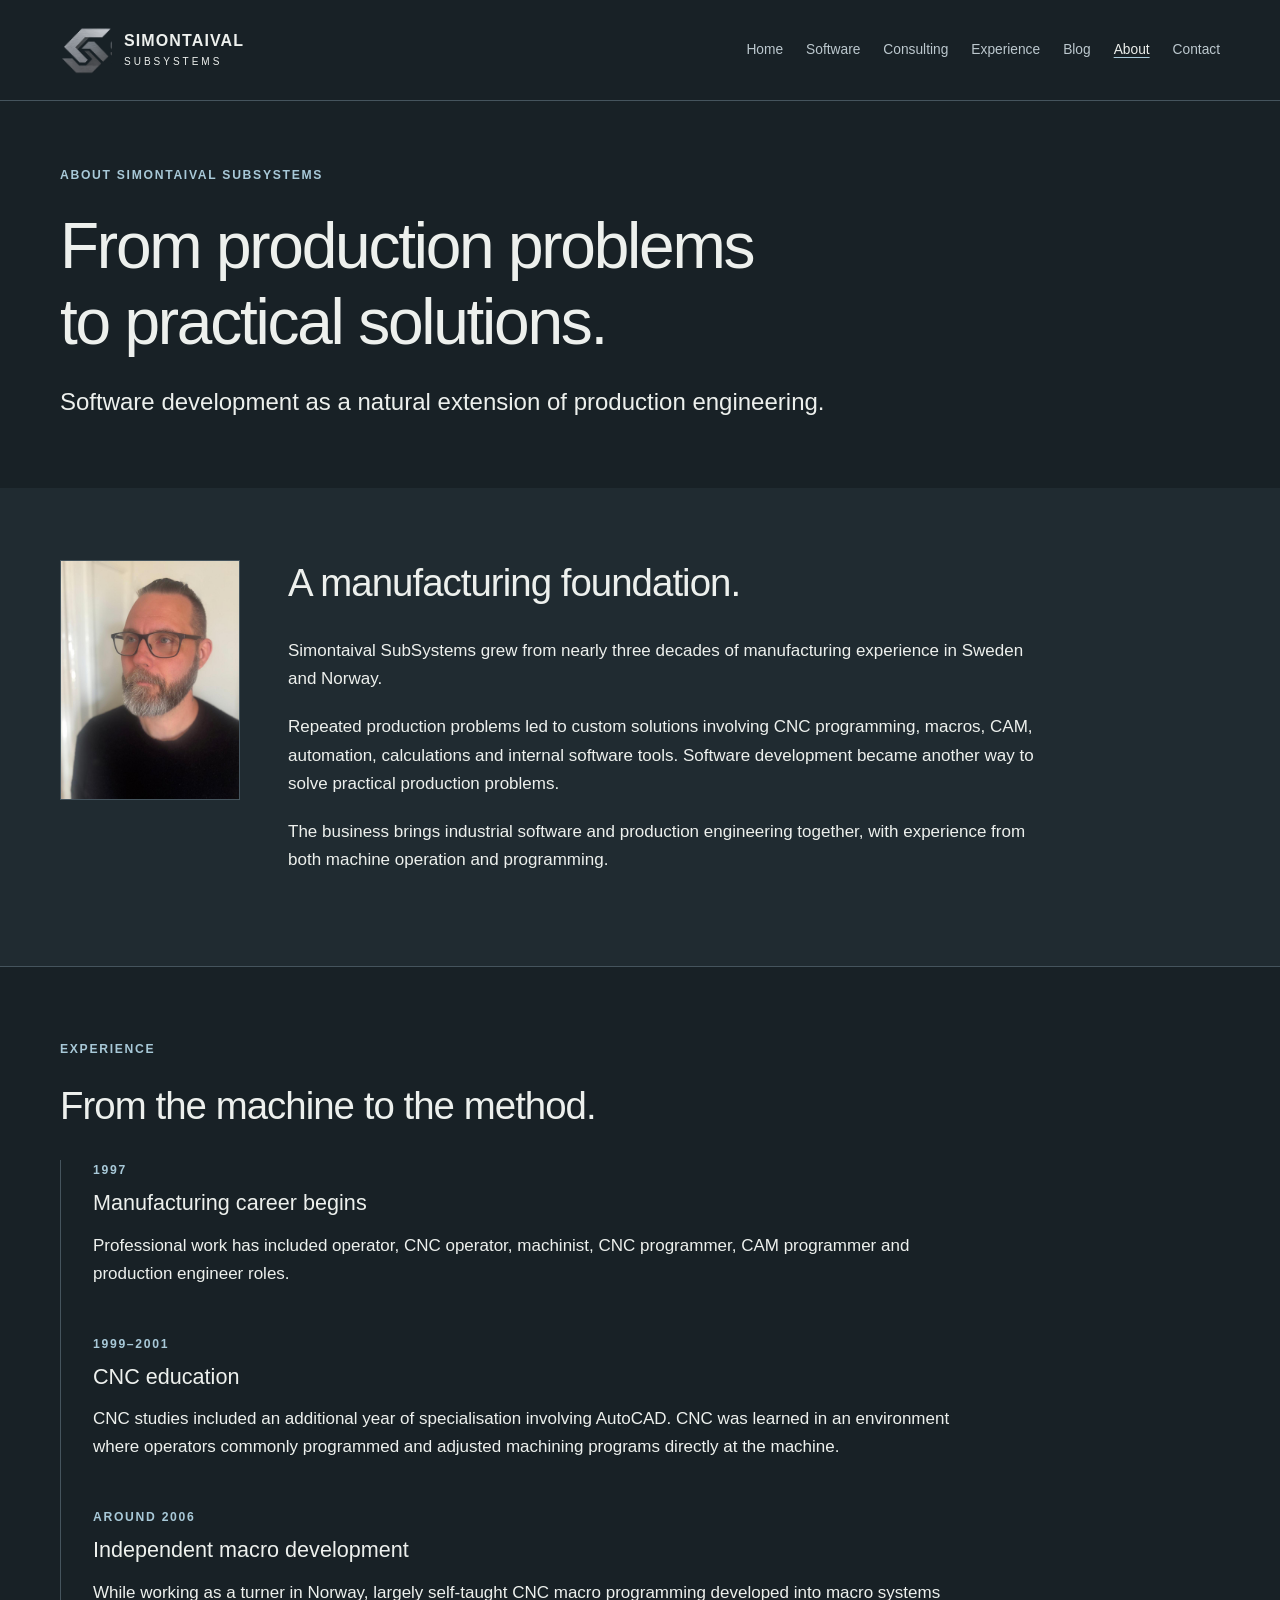
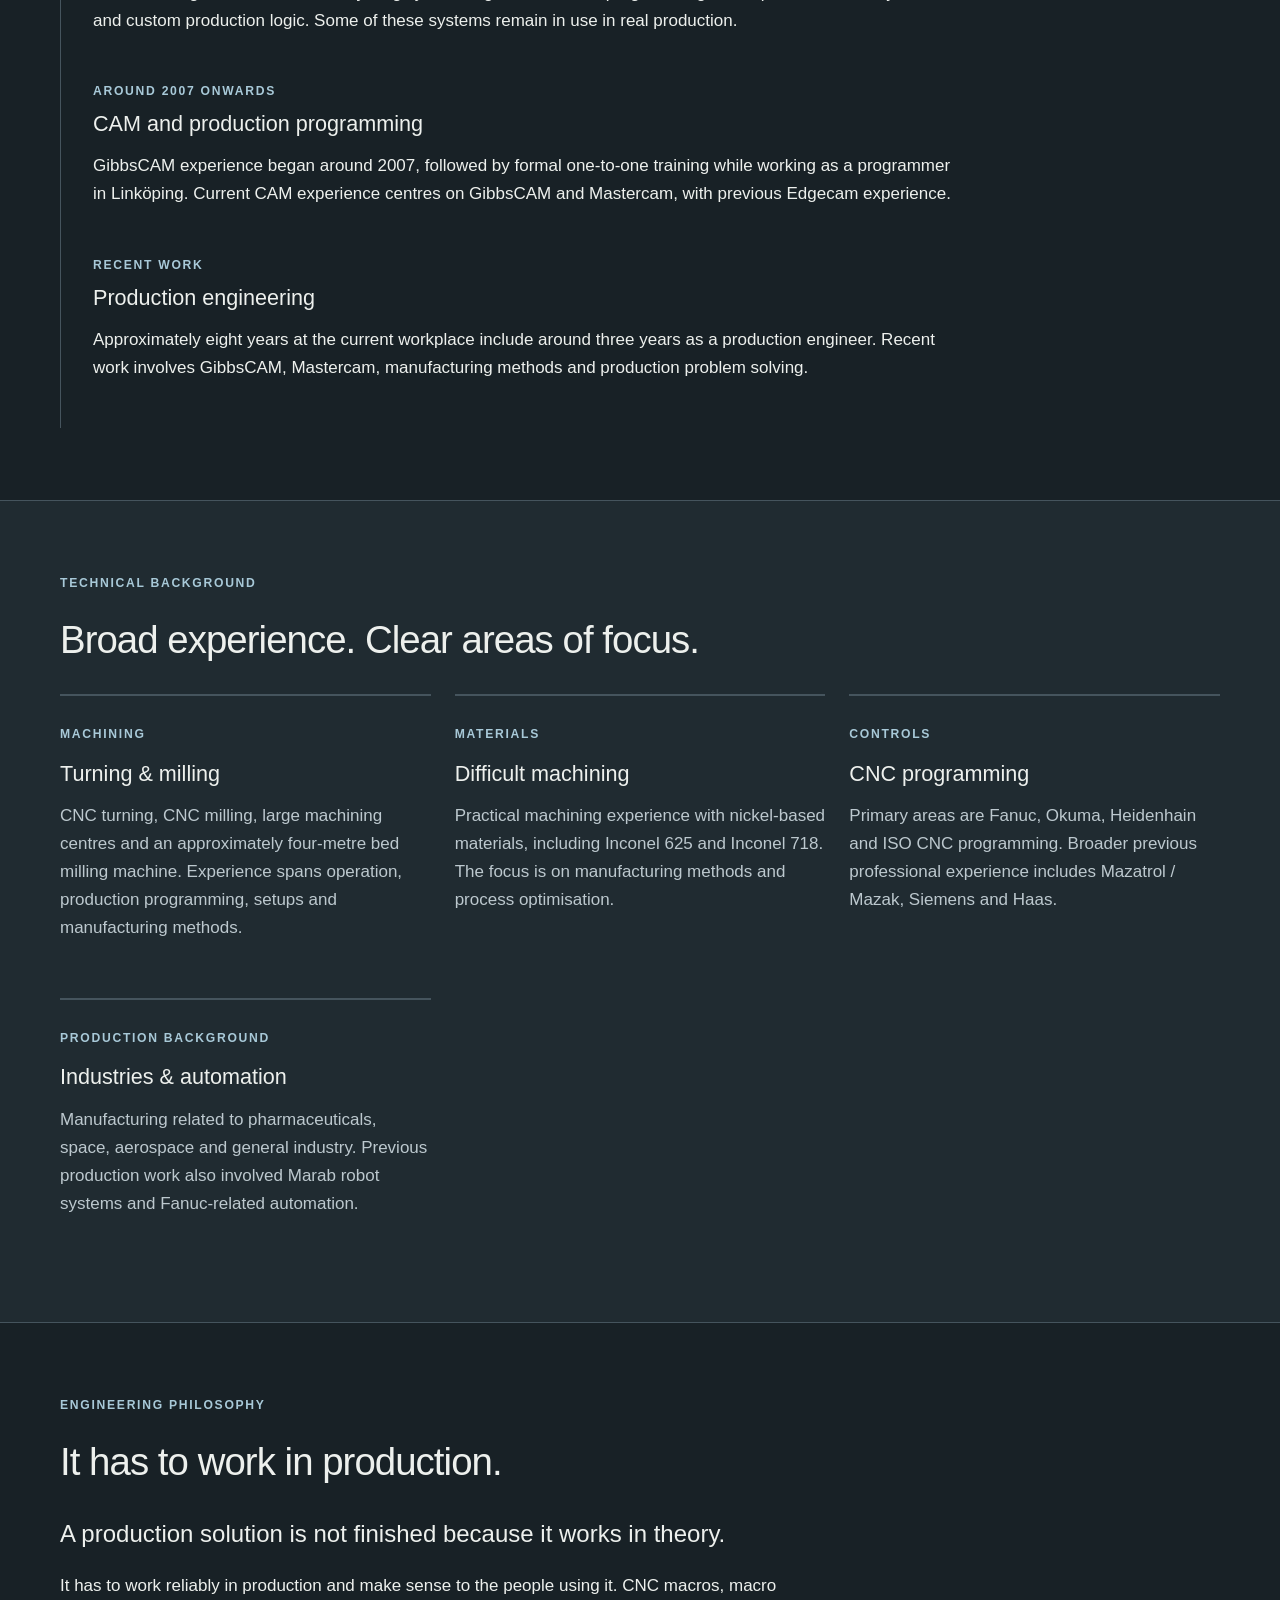
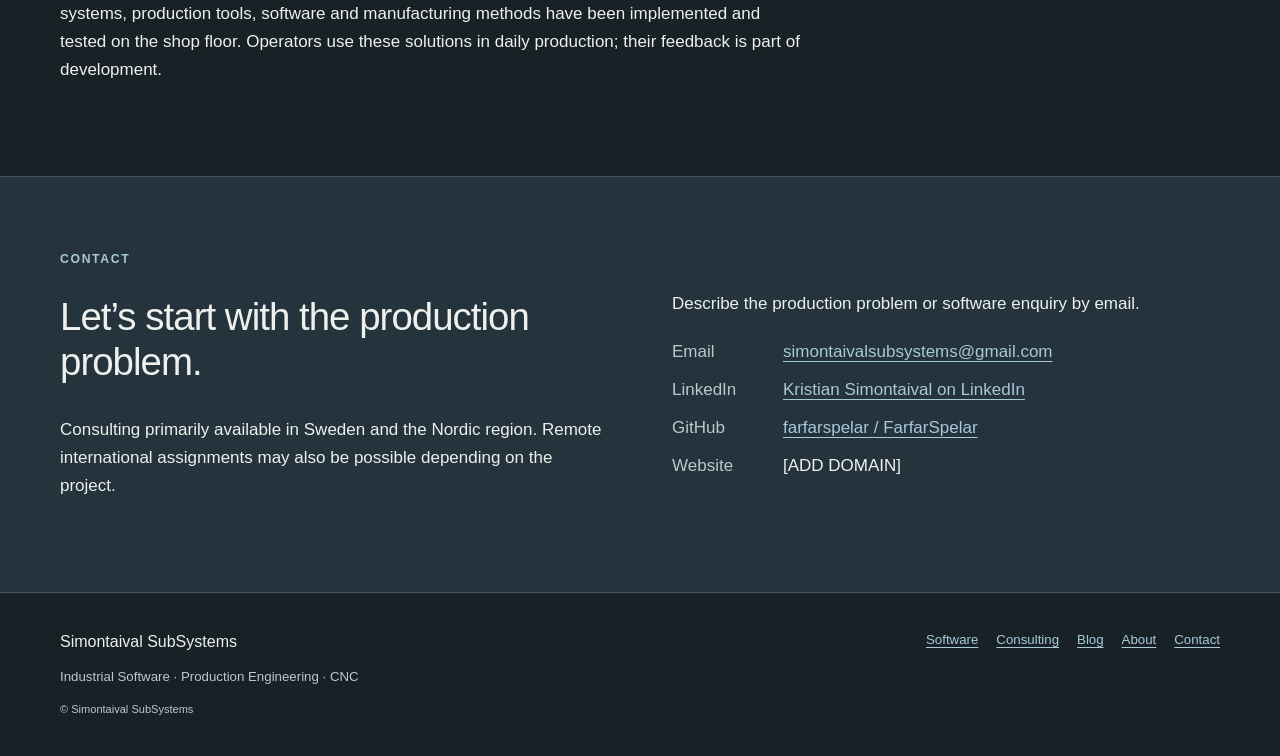
==== about.html @ daec6525 "Upload complete unchanged Simontaival SubSystems static website" ====
<!DOCTYPE html>
<html lang="en">
 <head>
  <meta charset="utf-8"/>
  <meta content="width=device-width, initial-scale=1" name="viewport"/>
  <title>
   About &amp; Manufacturing Experience | Simontaival SubSystems
  </title>
  <meta content="Manufacturing experience since 1997, from CNC turning and milling to macro development, CAM and production engineering." name="description"/>
  <meta content="About &amp; Manufacturing Experience | Simontaival SubSystems" property="og:title"/>
  <meta content="Manufacturing experience since 1997, from CNC turning and milling to macro development, CAM and production engineering." property="og:description"/>
  <meta content="website" property="og:type"/>
  <meta content="Simontaival SubSystems" property="og:site_name"/>
  <meta content="Images/Background.png" property="og:image"/>
  <meta content="#182126" name="theme-color"/>
  <link href="favicon.svg" rel="icon" type="image/svg+xml"/>
  <link href="css/style.css" rel="stylesheet"/>
  <script defer="" src="js/main.js">
  </script>
 </head>
 <body>
  <a class="skip-link" href="#main">
   Skip to content
  </a>
  <header class="site-header">
   <div class="container header-inner">
    <a aria-label="Simontaival SubSystems home" class="brand" href="index.html">
     <span class="brand-emblem">
      <img alt="" height="724" src="Images/Logo1.png" width="2172"/>
     </span>
     <span>
      SIMONTAIVAL
      <small>
       SUBSYSTEMS
      </small>
     </span>
    </a>
    <button aria-controls="site-nav" aria-expanded="false" class="menu-toggle" hidden="" type="button">
     Menu
     <span aria-hidden="true">
      +
     </span>
    </button>
    <nav aria-label="Main navigation" class="site-nav" id="site-nav">
     <a href="index.html">
      Home
     </a>
     <a href="software.html">
      Software
     </a>
     <a href="consulting.html">
      Consulting
     </a>
     <a href="about.html#experience">
      Experience
     </a>
     <a href="blog.html">
      Blog
     </a>
     <a aria-current="page" href="about.html">
      About
     </a>
     <a href="index.html#contact">
      Contact
     </a>
    </nav>
   </div>
  </header>
  <main id="main">
   <section class="page-intro container">
    <p class="eyebrow">
     About Simontaival SubSystems
    </p>
    <h1>
     From production problems
     <br/>
     to practical solutions.
    </h1>
    <p class="lead">
     Software development as a natural extension of production engineering.
    </p>
   </section>
   <section class="section surface">
    <div class="container founder">
     <img alt="Portrait of the founder of Simontaival SubSystems" class="portrait" height="1280" loading="lazy" src="Images/Profile.jpg" width="960"/>
     <div>
      <h2>
       A manufacturing foundation.
      </h2>
      <p>
       Simontaival SubSystems grew from nearly three decades of manufacturing experience in Sweden and Norway.
      </p>
      <p>
       Repeated production problems led to custom solutions involving CNC programming, macros, CAM, automation, calculations and internal software tools. Software development became another way to solve practical production problems.
      </p>
      <p>
       The business brings industrial software and production engineering together, with experience from both machine operation and programming.
      </p>
     </div>
    </div>
   </section>
   <section class="section" id="experience">
    <div class="container">
     <p class="eyebrow">
      Experience
     </p>
     <h2>
      From the machine to the method.
     </h2>
     <div class="timeline">
      <div>
       <p class="eyebrow">
        1997
       </p>
       <h3>
        Manufacturing career begins
       </h3>
       <p>
        Professional work has included operator, CNC operator, machinist, CNC programmer, CAM programmer and production engineer roles.
       </p>
      </div>
      <div>
       <p class="eyebrow">
        1999–2001
       </p>
       <h3>
        CNC education
       </h3>
       <p>
        CNC studies included an additional year of specialisation involving AutoCAD. CNC was learned in an environment where operators commonly programmed and adjusted machining programs directly at the machine.
       </p>
      </div>
      <div>
       <p class="eyebrow">
        Around 2006
       </p>
       <h3>
        Independent macro development
       </h3>
       <p>
        While working as a turner in Norway, largely self-taught CNC macro programming developed into macro systems and custom production logic. Some of these systems remain in use in real production.
       </p>
      </div>
      <div>
       <p class="eyebrow">
        Around 2007 onwards
       </p>
       <h3>
        CAM and production programming
       </h3>
       <p>
        GibbsCAM experience began around 2007, followed by formal one-to-one training while working as a programmer in Linköping. Current CAM experience centres on GibbsCAM and Mastercam, with previous Edgecam experience.
       </p>
      </div>
      <div>
       <p class="eyebrow">
        Recent work
       </p>
       <h3>
        Production engineering
       </h3>
       <p>
        Approximately eight years at the current workplace include around three years as a production engineer. Recent work involves GibbsCAM, Mastercam, manufacturing methods and production problem solving.
       </p>
      </div>
     </div>
    </div>
   </section>
   <section class="section surface">
    <div class="container">
     <p class="eyebrow">
      Technical background
     </p>
     <h2>
      Broad experience. Clear areas of focus.
     </h2>
     <div class="grid">
      <article class="card">
       <p class="eyebrow">
        Machining
       </p>
       <h3>
        Turning &amp; milling
       </h3>
       <p>
        CNC turning, CNC milling, large machining centres and an approximately four-metre bed milling machine. Experience spans operation, production programming, setups and manufacturing methods.
       </p>
      </article>
      <article class="card">
       <p class="eyebrow">
        Materials
       </p>
       <h3>
        Difficult machining
       </h3>
       <p>
        Practical machining experience with nickel-based materials, including Inconel 625 and Inconel 718. The focus is on manufacturing methods and process optimisation.
       </p>
      </article>
      <article class="card">
       <p class="eyebrow">
        Controls
       </p>
       <h3>
        CNC programming
       </h3>
       <p>
        Primary areas are Fanuc, Okuma, Heidenhain and ISO CNC programming. Broader previous professional experience includes Mazatrol / Mazak, Siemens and Haas.
       </p>
      </article>
      <article class="card">
       <p class="eyebrow">
        Production background
       </p>
       <h3>
        Industries &amp; automation
       </h3>
       <p>
        Manufacturing related to pharmaceuticals, space, aerospace and general industry. Previous production work also involved Marab robot systems and Fanuc-related automation.
       </p>
      </article>
     </div>
    </div>
   </section>
   <section class="section">
    <div class="container">
     <p class="eyebrow">
      Engineering philosophy
     </p>
     <h2>
      It has to work in production.
     </h2>
     <p class="lead">
      A production solution is not finished because it works in theory.
     </p>
     <p class="measure">
      It has to work reliably in production and make sense to the people using it. CNC macros, macro systems, production tools, software and manufacturing methods have been implemented and tested on the shop floor. Operators use these solutions in daily production; their feedback is part of development.
     </p>
    </div>
   </section>
   <section class="section contact" id="contact">
    <div class="container split">
     <div>
      <p class="eyebrow">
       Contact
      </p>
      <h2>
       Let’s start with the production problem.
      </h2>
      <p>
       Consulting primarily available in Sweden and the Nordic region. Remote international assignments may also be possible depending on the project.
      </p>
     </div>
     <div class="contact-details">
      <p>
       Describe the production problem or software enquiry by email.
      </p>
      <dl>
       <dt>
        Email
       </dt>
       <dd>
        <a href="mailto:simontaivalsubsystems@gmail.com">
         simontaivalsubsystems@gmail.com
        </a>
       </dd>
       <dt>
        LinkedIn
       </dt>
       <dd>
        <a href="https://www.linkedin.com/in/kristian-simontaival-87595b408">
         Kristian Simontaival on LinkedIn
        </a>
       </dd>
       <dt>
        GitHub
       </dt>
       <dd>
        <a href="https://github.com/farfarspelar/FarfarSpelar">
         farfarspelar / FarfarSpelar
        </a>
       </dd>
       <dt>
        Website
       </dt>
       <dd>
        [ADD DOMAIN]
       </dd>
      </dl>
     </div>
    </div>
   </section>
  </main>
  <footer class="site-footer">
   <div class="container footer-inner">
    <div>
     <p class="footer-name">
      Simontaival SubSystems
     </p>
     <p>
      Industrial Software · Production Engineering · CNC
     </p>
     <small>
      © Simontaival SubSystems
     </small>
    </div>
    <nav aria-label="Footer navigation">
     <a href="software.html">
      Software
     </a>
     <a href="consulting.html">
      Consulting
     </a>
     <a href="blog.html">
      Blog
     </a>
     <a href="about.html">
      About
     </a>
     <a href="index.html#contact">
      Contact
     </a>
    </nav>
   </div>
  </footer>
 </body>
</html>
---- css/style.css ----
/* Foundations */
:root {
    color-scheme: dark;
    --background: #182126;
    --surface: #202b31;
    --text: #edf0ed;
    --muted: #bcc8ce;
    --accent: #a8c9d8;
    --line: #45545d;
    --width: 1160px;
}
* { box-sizing: border-box; }
html { scroll-behavior: smooth; }
body { margin: 0; background: var(--background); color: var(--text); font-family: Arial, Helvetica, sans-serif; font-size: 17px; line-height: 1.65; }
a { color: var(--accent); text-underline-offset: .25em; }
a:hover { color: #fff; }
a, button { -webkit-tap-highlight-color: transparent; }
:focus-visible { outline: 3px solid #cfdf88; outline-offset: 5px; }
h1, h2, h3, p { margin-top: 0; }
h1, h2, h3 { line-height: 1.18; font-weight: 500; }
h1 { font-size: clamp(2.35rem, 5vw, 4.3rem); letter-spacing: -.035em; margin-bottom: 24px; }
h2 { font-size: clamp(1.8rem, 3vw, 2.65rem); letter-spacing: -.025em; margin-bottom: 32px; }
h3 { font-size: 1.35rem; margin-bottom: 16px; }
p { margin-bottom: 20px; }
img { display: block; max-width: 100%; }
button { font: inherit; }
ul { padding-left: 22px; }
li { margin-bottom: 8px; }
.container { width: min(var(--width), calc(100% - 64px)); margin-inline: auto; }
.measure { max-width: 740px; }
.lead { font-size: clamp(1.2rem, 2vw, 1.5rem); line-height: 1.5; max-width: 790px; }
.eyebrow { color: var(--accent); font-size: .76rem; font-weight: 600; letter-spacing: .14em; text-transform: uppercase; margin-bottom: 24px; }
.section { padding: 72px 0; border-bottom: 1px solid var(--line); scroll-margin-top: 24px; }
.surface { background: var(--surface); }
.split { display: grid; grid-template-columns: 1fr 1fr; gap: 64px; }
.grid { display: grid; grid-template-columns: repeat(3, minmax(0, 1fr)); gap: 24px; }
.grid.two { grid-template-columns: repeat(2, minmax(0, 1fr)); }
.card { border-top: 2px solid var(--line); padding: 28px 0 12px; }
.card p:not(.eyebrow) { color: var(--muted); }
.card .eyebrow { margin-bottom: 16px; }
.text-link { display: inline-block; font-weight: 600; margin-top: 8px; }
.text-link span { margin-left: 12px; }
/* Header and navigation */
.skip-link { position: absolute; top: -100px; left: 20px; background: var(--text); color: var(--background); padding: 12px; z-index: 10; }
.skip-link:focus { top: 10px; }
.site-header { border-bottom: 1px solid var(--line); }
.header-inner { min-height: 100px; display: flex; align-items: center; justify-content: space-between; gap: 24px; }
.brand { display: flex; align-items: center; gap: 12px; color: var(--text); text-decoration: none; font-size: 16px; font-weight: 600; letter-spacing: .07em; line-height: 1.25; flex-shrink: 0; }
.brand small { display: block; font-size: 10px; font-weight: 400; letter-spacing: .3em; margin-top: 5px; }
/* The original image stays intact: its emblem is framed through CSS. */
.brand-emblem { width: 52px; height: 52px; overflow: hidden; display: block; position: relative; }
.brand-emblem img { position: absolute; width: 240px; max-width: none; height: 80px; left: -4px; top: -14px; }
.site-nav { display: flex; flex-wrap: wrap; gap: 23px; align-items: center; }
.site-nav a { font-size: .86rem; text-decoration: none; color: var(--muted); padding-block: 12px; }
.site-nav a:hover, .site-nav a[aria-current] { color: var(--text); text-decoration: underline; text-decoration-color: var(--accent); }
.menu-toggle { display: none; color: var(--text); border: 1px solid var(--line); background: transparent; padding: 8px 12px; cursor: pointer; }
.menu-toggle[hidden] { display: none; }
/* Blueprint hero */
.hero { background: linear-gradient(90deg, rgba(15, 25, 32, .88), rgba(15, 25, 32, .3)), url('../Images/Background.png') center center / cover no-repeat; padding: 56px 0 62px; border-bottom: 1px solid var(--line); }
.hero h1 { font-size: clamp(2.6rem, 5.4vw, 4.75rem); margin-bottom: 24px; }
.hero .eyebrow { color: #d2e0e6; }
.hero-lead { font-size: clamp(1.2rem, 2.2vw, 1.65rem); line-height: 1.5; margin-bottom: 14px; max-width: 660px; }
.hero-note { color: #d0d9de; }
.actions { display: flex; flex-wrap: wrap; gap: 14px; margin-top: 30px; }
.button { display: inline-flex; align-items: center; justify-content: space-between; gap: 28px; padding: 12px 20px; background: #b6ced9; color: #172127; text-decoration: none; font-size: .9rem; font-weight: 600; border: 1px solid #b6ced9; }
.button:hover { background: #d9e5eb; color: #172127; }
.button.secondary { color: var(--text); background: rgba(24, 33, 38, .6); border-color: #a5b6c0; }
.button.secondary:hover { background: #34454f; }
/* Inner pages */
.page-intro { padding-block: 64px 48px; }
.page-intro h1 { max-width: 1000px; }
.product { display: grid; grid-template-columns: .85fr 1.15fr; gap: 80px; }
.product h2 { font-size: 2.6rem; }
.tags { display: flex; flex-wrap: wrap; gap: 8px; }
.tags span { padding: 5px 10px; border: 1px solid var(--line); font-size: .83rem; color: var(--muted); }
.placeholder { border-left: 3px solid var(--accent); padding: 12px 16px; background: var(--surface); overflow-wrap: anywhere; }
.founder { display: grid; grid-template-columns: 180px 1fr; gap: 48px; }
.portrait { width: 180px; height: 240px; object-fit: cover; border: 1px solid var(--line); }
.founder p { max-width: 760px; }
.timeline { max-width: 900px; }
.timeline > div { border-left: 1px solid var(--line); padding: 0 0 26px 32px; }
.timeline .eyebrow { margin-bottom: 10px; }
.service-summary { border-left: 1px solid var(--line); padding-left: 32px; }
.article { max-width: 780px; padding-block: 64px 80px; }
.article h2 { font-size: 1.8rem; margin-top: 44px; margin-bottom: 20px; }
.article-meta { color: var(--muted); font-size: .9rem; }
.article-note { border-left: 2px solid var(--accent); padding: 20px; background: var(--surface); margin-block: 32px; }
/* Contact and footer */
.contact { background: #24333c; }
.contact h2 { max-width: 520px; }
.contact-details { align-self: center; }
dl { display: grid; grid-template-columns: 95px 1fr; gap: 10px 16px; margin: 0; }
dt { color: var(--muted); }
dd { margin: 0; overflow-wrap: anywhere; }
.site-footer { padding-block: 36px; font-size: .83rem; color: var(--muted); }
.footer-inner { display: flex; justify-content: space-between; gap: 30px; }
.footer-name { font-size: 1rem; color: var(--text); margin-bottom: 6px; }
.site-footer p { margin-bottom: 10px; }
.site-footer nav { display: flex; flex-wrap: wrap; align-content: flex-start; gap: 18px; }
/* Responsive layouts; unenhanced navigation always remains visible. */
@media (max-width: 1100px) {
    .header-inner { flex-wrap: wrap; padding-block: 18px; gap: 12px; }
    .site-nav { width: 100%; justify-content: space-between; gap: 12px; }
}
@media (max-width: 767px) {
    .container { width: calc(100% - 40px); }
    .header-inner { min-height: 84px; justify-content: space-between; }
    .brand { font-size: 14px; gap: 8px; }
    .brand-emblem { width: 48px; }
    .site-nav { justify-content: flex-start; gap: 4px 20px; }
    .site-nav a { font-size: .9rem; }
    .nav-enhanced .menu-toggle { display: block; }
    .nav-enhanced .site-nav { display: none; padding-top: 12px; }
    .nav-enhanced .site-nav.is-open { display: flex; }
    .hero { padding-block: 42px 48px; background-position: 40% center; }
    .hero .eyebrow { max-width: 280px; }
    .section { padding-block: 48px; }
    .page-intro { padding-block: 44px 28px; }
    .split, .product, .grid, .grid.two { grid-template-columns: 1fr; gap: 28px; }
    .grid { gap: 16px; }
    .founder { grid-template-columns: 1fr; gap: 28px; }
    .portrait { width: 135px; height: 180px; }
    .service-summary { padding-left: 22px; }
    .footer-inner { flex-direction: column; }
    .desktop-break { display: none; }
    .article { padding-block: 44px 60px; }
}
@media (max-width: 360px) {
    .container { width: calc(100% - 32px); }
    .brand { font-size: 12px; }
    .brand small { font-size: 9px; }
    .brand-emblem { width: 42px; }
    .menu-toggle { font-size: .85rem; padding: 8px; }
    dl { grid-template-columns: 1fr; gap: 4px; }
    dd { margin-bottom: 10px; }
}
@media (prefers-reduced-motion: reduce) {
    html { scroll-behavior: auto; }
}
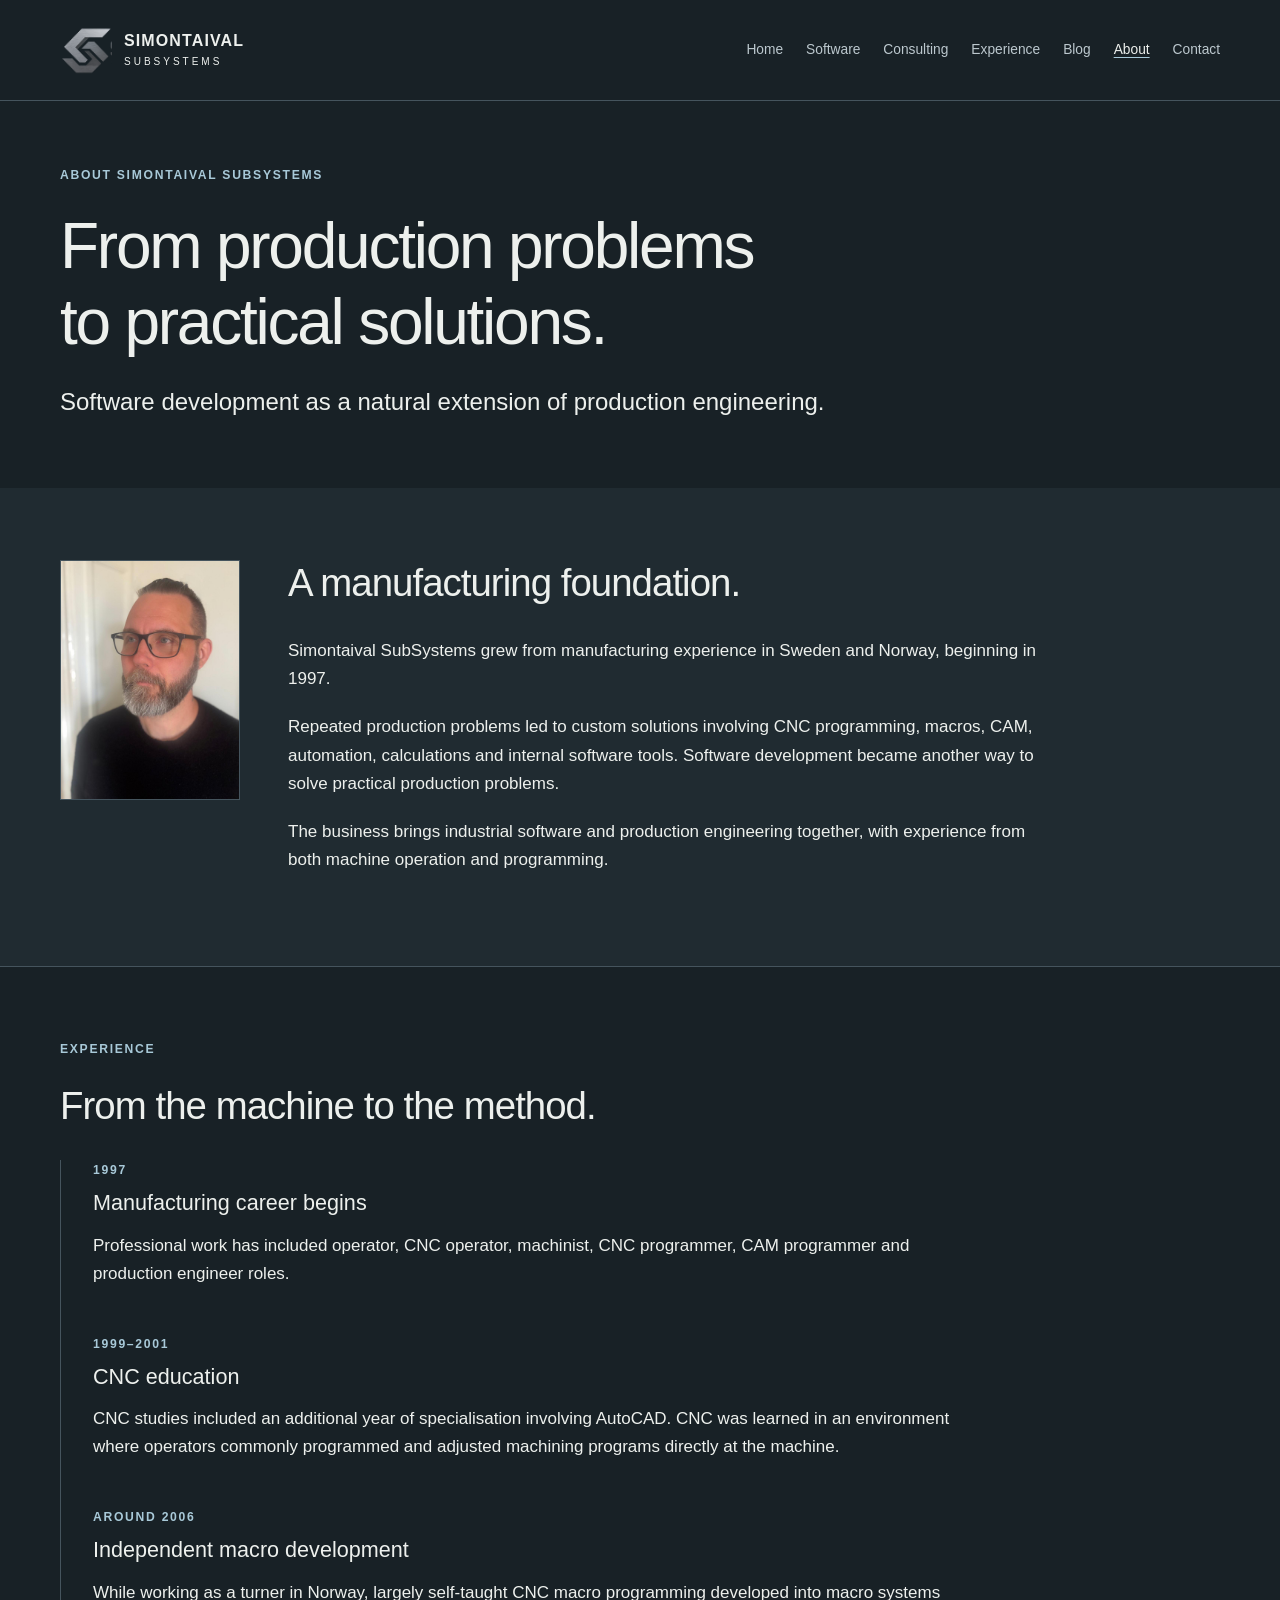
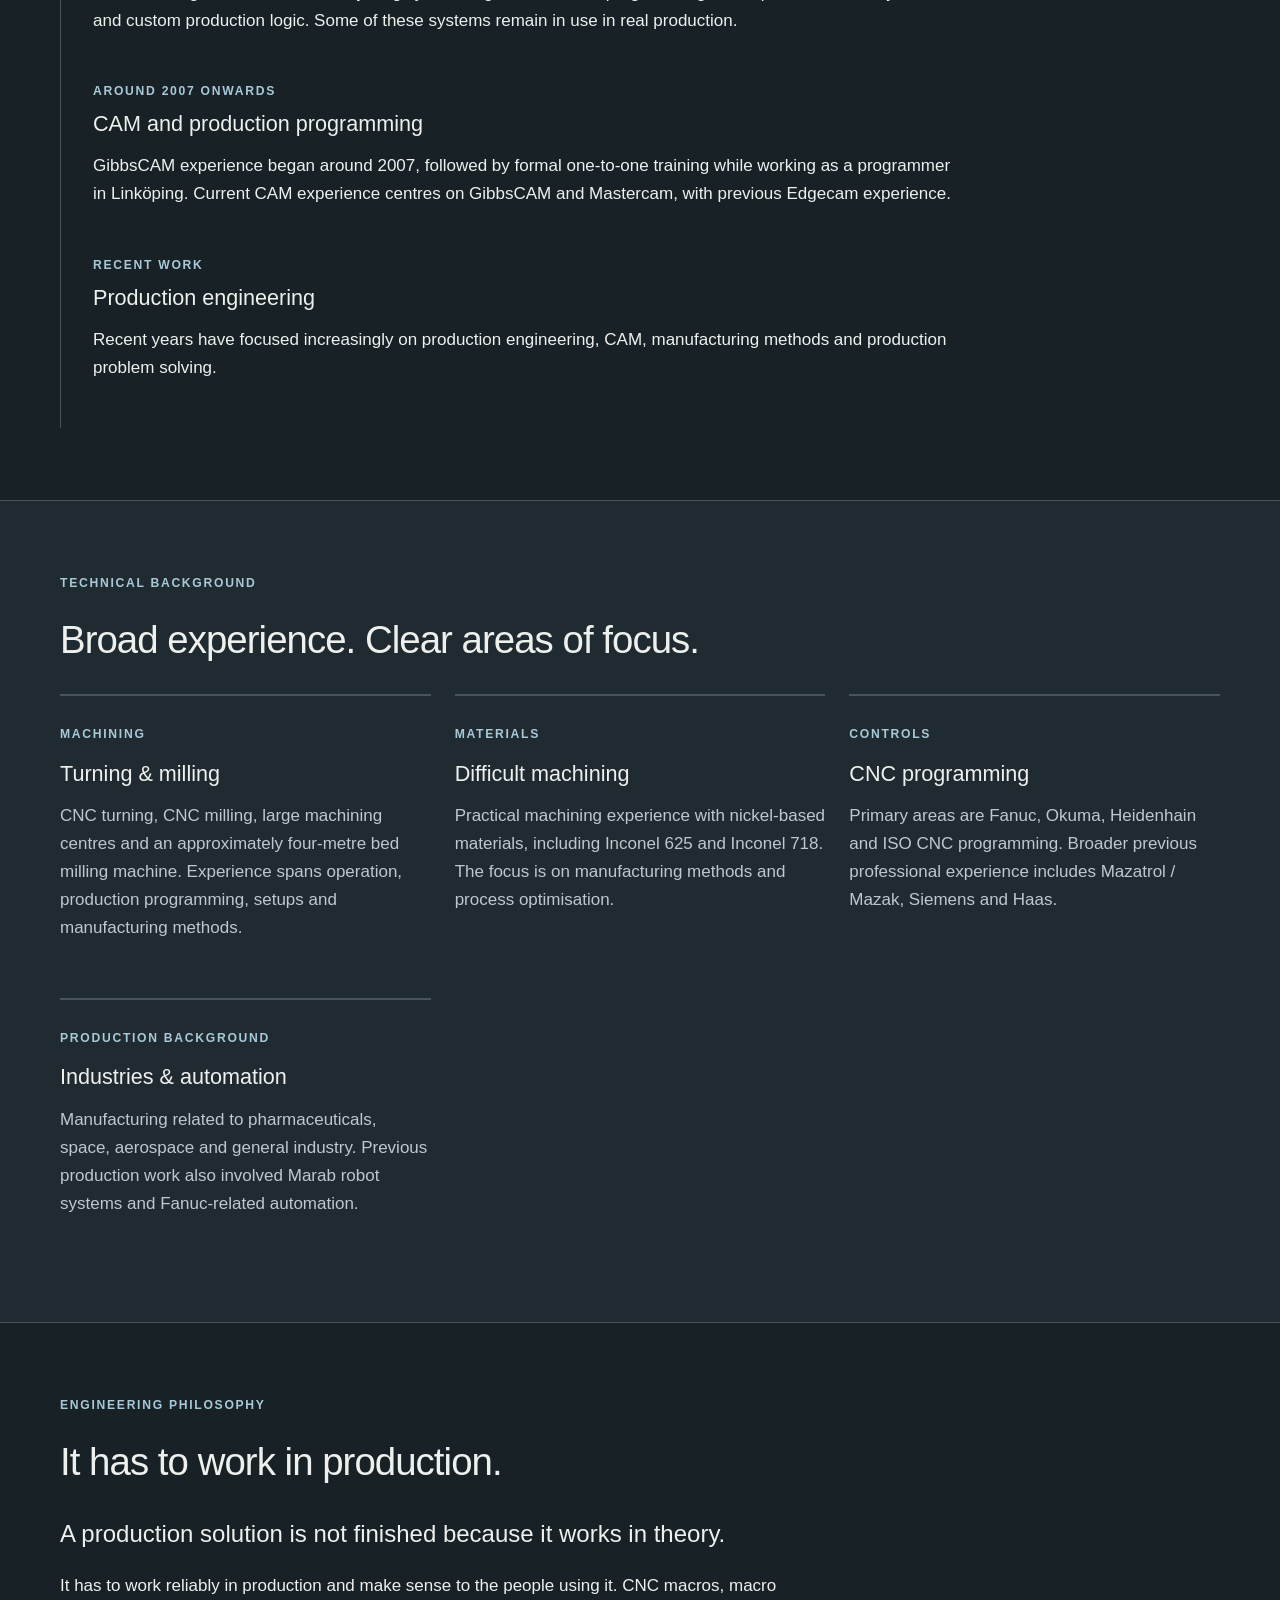
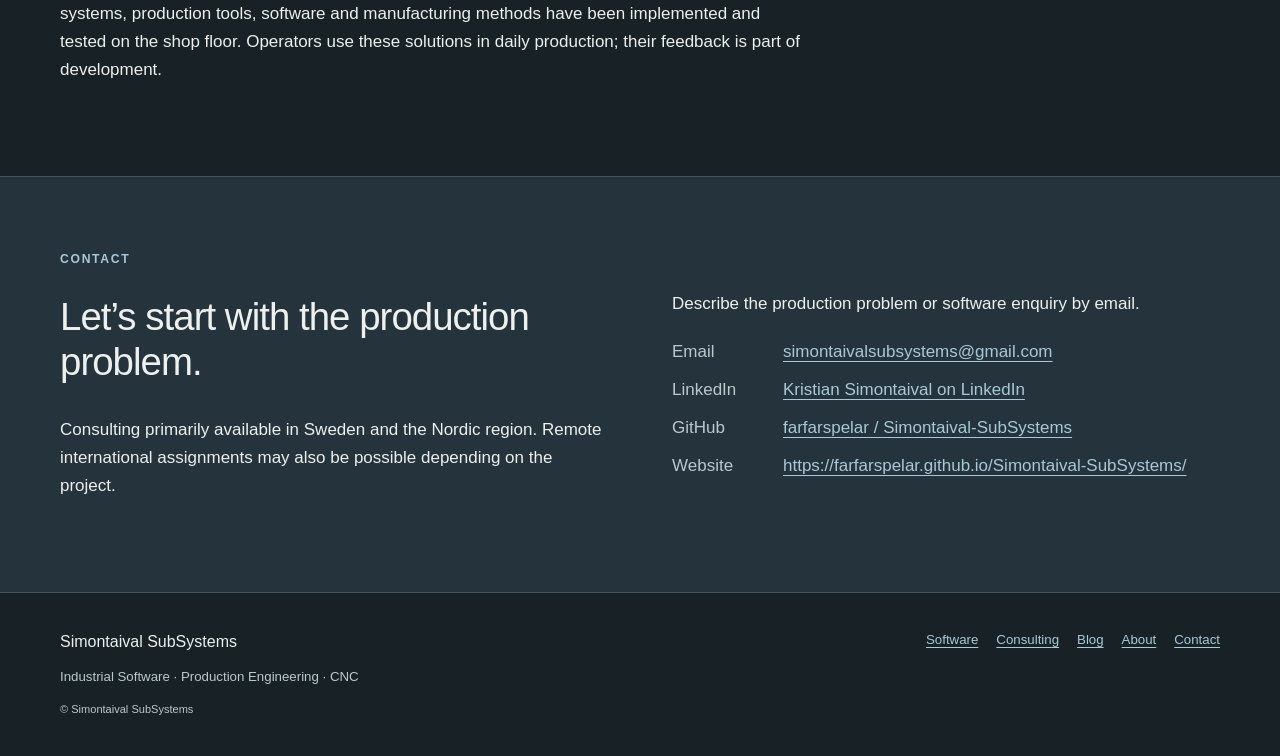
==== commit 5c326b21: "Prepare public launch URLs, metadata and timeless website content" ====
--- a/about.html
+++ b/about.html
@@ -11,7 +11,9 @@
   <meta content="Manufacturing experience since 1997, from CNC turning and milling to macro development, CAM and production engineering." property="og:description"/>
   <meta content="website" property="og:type"/>
   <meta content="Simontaival SubSystems" property="og:site_name"/>
-  <meta content="Images/Background.png" property="og:image"/>
+  <meta content="https://farfarspelar.github.io/Simontaival-SubSystems/Images/Background.png" property="og:image"/>
+  <meta content="https://farfarspelar.github.io/Simontaival-SubSystems/about.html" property="og:url"/>
+  <link href="https://farfarspelar.github.io/Simontaival-SubSystems/about.html" rel="canonical"/>
   <meta content="#182126" name="theme-color"/>
   <link href="favicon.svg" rel="icon" type="image/svg+xml"/>
   <link href="css/style.css" rel="stylesheet"/>
@@ -88,7 +90,7 @@
        A manufacturing foundation.
       </h2>
       <p>
-       Simontaival SubSystems grew from nearly three decades of manufacturing experience in Sweden and Norway.
+       Simontaival SubSystems grew from manufacturing experience in Sweden and Norway, beginning in 1997.
       </p>
       <p>
        Repeated production problems led to custom solutions involving CNC programming, macros, CAM, automation, calculations and internal software tools. Software development became another way to solve practical production problems.
@@ -160,7 +162,7 @@
         Production engineering
        </h3>
        <p>
-        Approximately eight years at the current workplace include around three years as a production engineer. Recent work involves GibbsCAM, Mastercam, manufacturing methods and production problem solving.
+        Recent years have focused increasingly on production engineering, CAM, manufacturing methods and production problem solving.
        </p>
       </div>
      </div>
@@ -276,15 +278,15 @@
         GitHub
        </dt>
        <dd>
-        <a href="https://github.com/farfarspelar/FarfarSpelar">
-         farfarspelar / FarfarSpelar
+        <a href="https://github.com/farfarspelar/Simontaival-SubSystems">
+         farfarspelar / Simontaival-SubSystems
         </a>
        </dd>
        <dt>
         Website
        </dt>
        <dd>
-        [ADD DOMAIN]
+        <a href="https://farfarspelar.github.io/Simontaival-SubSystems/">https://farfarspelar.github.io/Simontaival-SubSystems/</a>
        </dd>
       </dl>
      </div>
